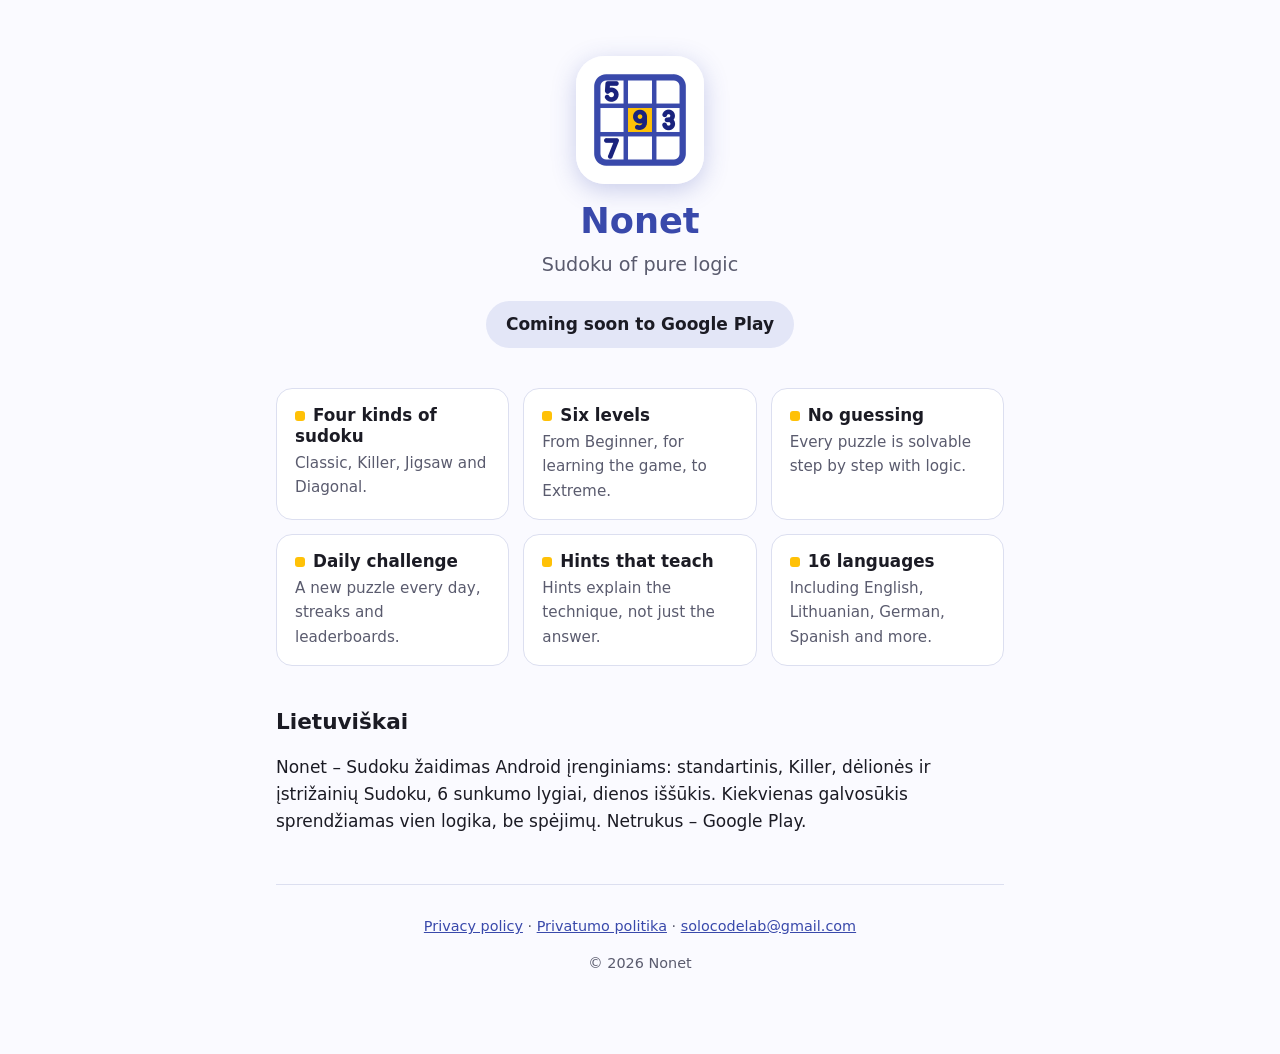
==== index.html @ 8eb3e922 "Nonet home page and privacy policy Co-Authored-By: Claude Opus 5.5 <noreply@anthropic.com>" ====
<!doctype html>
<html lang="en">
<head>
  <meta charset="utf-8">
  <meta name="viewport" content="width=device-width, initial-scale=1">
  <title>Nonet – Sudoku of pure logic</title>
  <meta name="description" content="Nonet: Classic, Killer, Jigsaw and Diagonal sudoku for Android. Every puzzle is solvable by logic alone, from beginner to extreme.">
  <link rel="icon" href="favicon.png" type="image/png">
  <link rel="stylesheet" href="style.css">
</head>
<body>
<main>
  <section class="hero">
    <img src="icon.png" alt="Nonet app icon: a sudoku grid with a gold centre cell">
    <h1>Nonet</h1>
    <p class="tagline">Sudoku of pure logic</p>
    <span class="badge">Coming soon to Google Play</span>
  </section>

  <div class="cards">
    <div class="card"><h3><span class="dot"></span>Four kinds of sudoku</h3><p>Classic, Killer, Jigsaw and Diagonal.</p></div>
    <div class="card"><h3><span class="dot"></span>Six levels</h3><p>From Beginner, for learning the game, to Extreme.</p></div>
    <div class="card"><h3><span class="dot"></span>No guessing</h3><p>Every puzzle is solvable step by step with logic.</p></div>
    <div class="card"><h3><span class="dot"></span>Daily challenge</h3><p>A new puzzle every day, streaks and leaderboards.</p></div>
    <div class="card"><h3><span class="dot"></span>Hints that teach</h3><p>Hints explain the technique, not just the answer.</p></div>
    <div class="card"><h3><span class="dot"></span>16 languages</h3><p>Including English, Lithuanian, German, Spanish and more.</p></div>
  </div>

  <h2>Lietuviškai</h2>
  <p>Nonet – Sudoku žaidimas Android įrenginiams: standartinis, Killer, dėlionės ir įstrižainių
    Sudoku, 6 sunkumo lygiai, dienos iššūkis. Kiekvienas galvosūkis sprendžiamas vien logika,
    be spėjimų. Netrukus – Google Play.</p>

  <footer>
    <p><a href="privacy.html">Privacy policy</a> · <a href="privacy.html#lt">Privatumo politika</a> ·
      <a href="mailto:solocodelab@gmail.com">solocodelab@gmail.com</a></p>
    <p>© 2026 Nonet</p>
  </footer>
</main>
</body>
</html>
---- style.css ----
:root {
  --bg: #fafaff;
  --surface: #ffffff;
  --text: #1b1b24;
  --muted: #5a5b6e;
  --primary: #3949ab;
  --primary-soft: #e3e6f7;
  --gold: #ffc107;
  --line: #dcdff0;
}
@media (prefers-color-scheme: dark) {
  :root {
    --bg: #12131c;
    --surface: #1b1d2a;
    --text: #e8e8f2;
    --muted: #a4a6bc;
    --primary: #9fa8ff;
    --primary-soft: #262a45;
    --line: #2e3147;
  }
}
* { box-sizing: border-box; }
body {
  margin: 0;
  background: var(--bg);
  color: var(--text);
  font: 17px/1.6 system-ui, -apple-system, "Segoe UI", Roboto, sans-serif;
}
main { max-width: 760px; margin: 0 auto; padding: 32px 16px 64px; }
a { color: var(--primary); }
h1, h2, h3 { line-height: 1.25; }
h1 { font-size: 2.2rem; margin: 0.2em 0; color: var(--primary); }
h2 { font-size: 1.35rem; margin-top: 2em; }
h3 { font-size: 1.1rem; margin-top: 1.5em; }
.muted { color: var(--muted); }
.hero { text-align: center; padding: 24px 0 8px; }
.hero img { width: 128px; height: 128px; border-radius: 28px; box-shadow: 0 6px 24px rgb(57 73 171 / 0.25); }
.tagline { font-size: 1.2rem; color: var(--muted); margin: 0; }
.badge {
  display: inline-block; margin-top: 20px; padding: 10px 20px; border-radius: 999px;
  background: var(--primary-soft); color: var(--text); font-weight: 600;
}
.cards { display: grid; grid-template-columns: repeat(auto-fit, minmax(210px, 1fr)); gap: 14px; margin-top: 32px; }
.card { background: var(--surface); border: 1px solid var(--line); border-radius: 16px; padding: 16px 18px; }
.card h3 { margin: 0 0 4px; font-size: 1.05rem; }
.card p { margin: 0; color: var(--muted); font-size: 0.95rem; }
.card .dot { display: inline-block; width: 10px; height: 10px; border-radius: 3px; background: var(--gold); margin-right: 8px; }
nav.lang { display: flex; gap: 12px; justify-content: flex-end; font-size: 0.95rem; }
table { border-collapse: collapse; width: 100%; font-size: 0.95rem; }
th, td { border: 1px solid var(--line); padding: 8px 10px; text-align: left; vertical-align: top; }
th { background: var(--primary-soft); }
.table-wrap { overflow-x: auto; }
footer { margin-top: 48px; padding-top: 16px; border-top: 1px solid var(--line); color: var(--muted); font-size: 0.9rem; text-align: center; }
hr { border: 0; border-top: 1px solid var(--line); margin: 48px 0; }
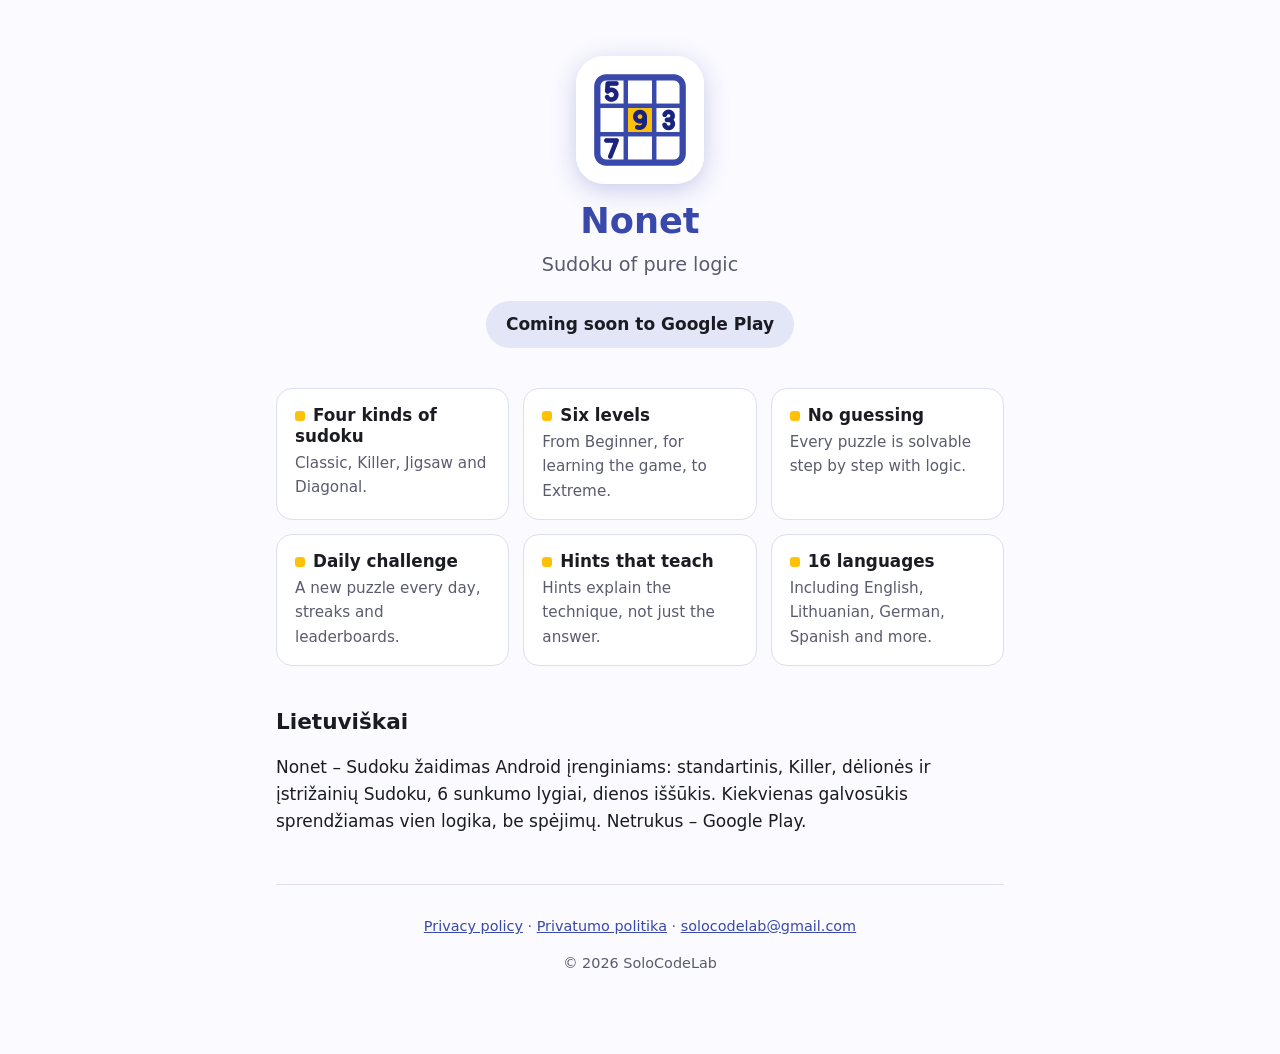
==== commit 99fbc54a: "Sign the site as SoloCodeLab Co-Authored-By: Claude Opus 5.5 <noreply@anthropic.com>" ====
--- a/index.html
+++ b/index.html
@@ -34,7 +34,7 @@
   <footer>
     <p><a href="privacy.html">Privacy policy</a> · <a href="privacy.html#lt">Privatumo politika</a> ·
       <a href="mailto:solocodelab@gmail.com">solocodelab@gmail.com</a></p>
-    <p>© 2026 Nonet</p>
+    <p>© 2026 SoloCodeLab</p>
   </footer>
 </main>
 </body>
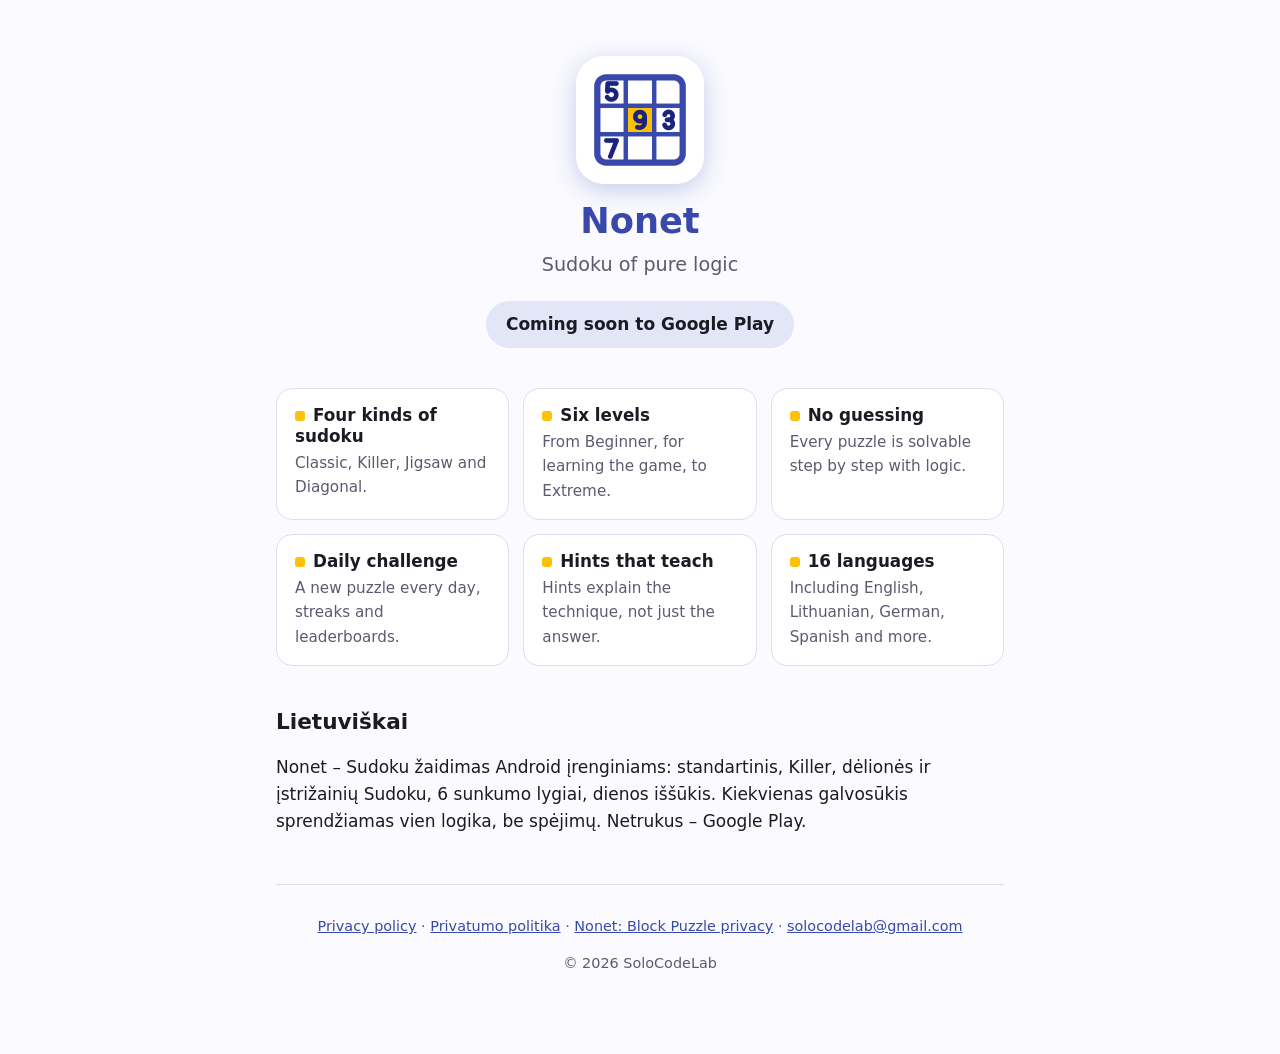
==== commit 95dbdc1f: "Privacy policy for Nonet: Block Puzzle Co-Authored-By: Claude Opus 5.5 <noreply@anthropic.com>" ====
--- a/index.html
+++ b/index.html
@@ -33,6 +33,7 @@
 
   <footer>
     <p><a href="privacy.html">Privacy policy</a> · <a href="privacy.html#lt">Privatumo politika</a> ·
+      <a href="blocks-privacy.html">Nonet: Block Puzzle privacy</a> ·
       <a href="mailto:solocodelab@gmail.com">solocodelab@gmail.com</a></p>
     <p>© 2026 SoloCodeLab</p>
   </footer>
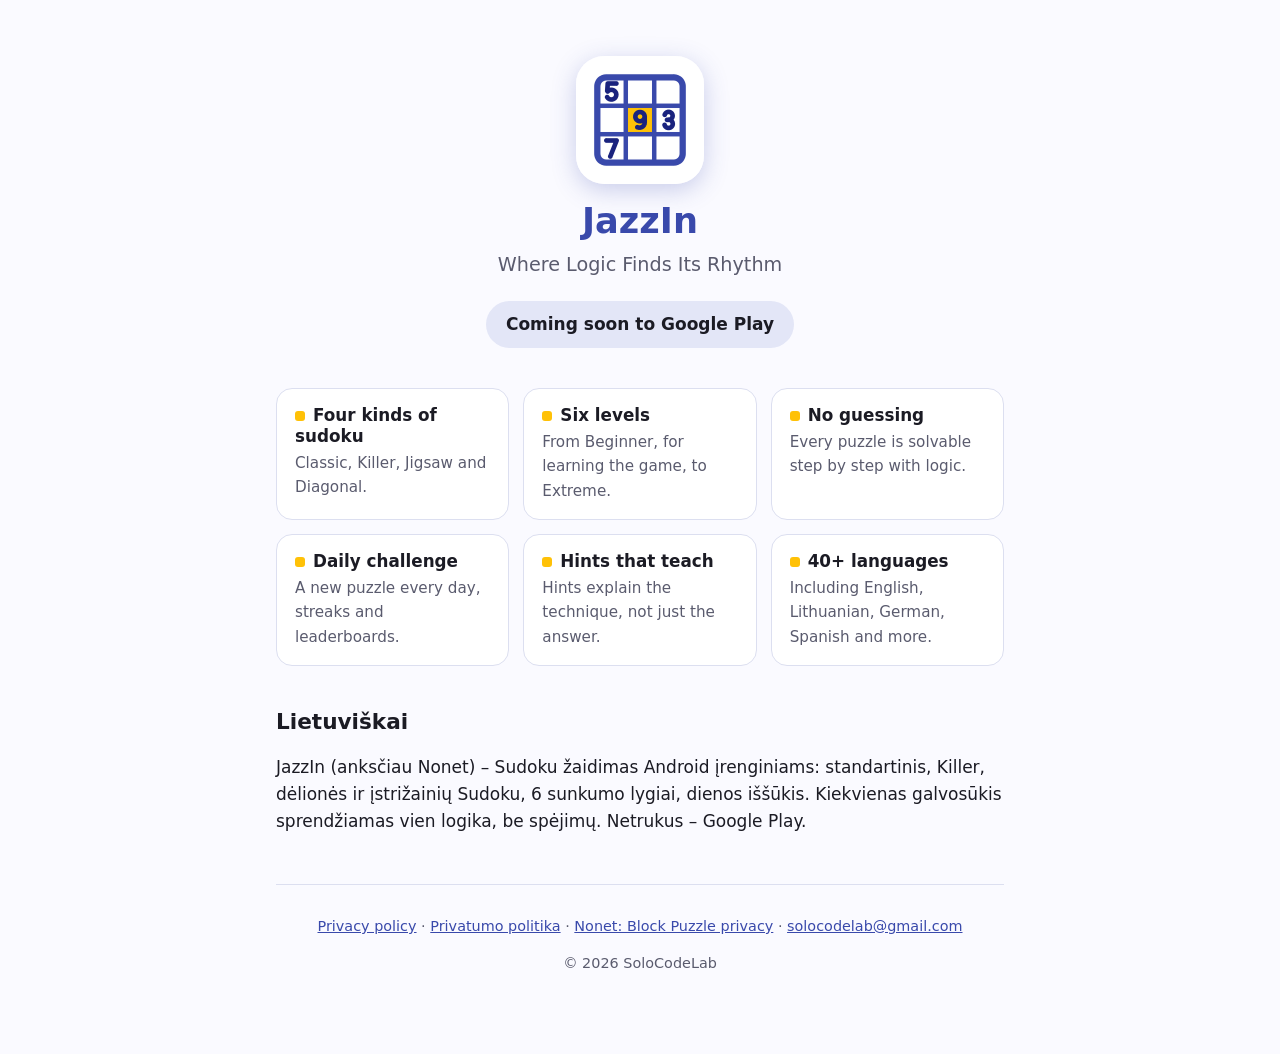
==== commit b90f4a61: "Rename Nonet to JazzIn on the home page; privacy policy: e-mail feedback, donations, JazzIn Co-Autho" ====
--- a/index.html
+++ b/index.html
@@ -3,17 +3,17 @@
 <head>
   <meta charset="utf-8">
   <meta name="viewport" content="width=device-width, initial-scale=1">
-  <title>Nonet – Sudoku of pure logic</title>
-  <meta name="description" content="Nonet: Classic, Killer, Jigsaw and Diagonal sudoku for Android. Every puzzle is solvable by logic alone, from beginner to extreme.">
+  <title>JazzIn – Where Logic Finds Its Rhythm</title>
+  <meta name="description" content="JazzIn: Classic, Killer, Jigsaw and Diagonal sudoku for Android. Every puzzle is solvable by logic alone, from beginner to extreme.">
   <link rel="icon" href="favicon.png" type="image/png">
   <link rel="stylesheet" href="style.css">
 </head>
 <body>
 <main>
   <section class="hero">
-    <img src="icon.png" alt="Nonet app icon: a sudoku grid with a gold centre cell">
-    <h1>Nonet</h1>
-    <p class="tagline">Sudoku of pure logic</p>
+    <img src="icon.png" alt="JazzIn app icon: a sudoku grid with a gold centre cell">
+    <h1>JazzIn</h1>
+    <p class="tagline">Where Logic Finds Its Rhythm</p>
     <span class="badge">Coming soon to Google Play</span>
   </section>
 
@@ -23,11 +23,11 @@
     <div class="card"><h3><span class="dot"></span>No guessing</h3><p>Every puzzle is solvable step by step with logic.</p></div>
     <div class="card"><h3><span class="dot"></span>Daily challenge</h3><p>A new puzzle every day, streaks and leaderboards.</p></div>
     <div class="card"><h3><span class="dot"></span>Hints that teach</h3><p>Hints explain the technique, not just the answer.</p></div>
-    <div class="card"><h3><span class="dot"></span>16 languages</h3><p>Including English, Lithuanian, German, Spanish and more.</p></div>
+    <div class="card"><h3><span class="dot"></span>40+ languages</h3><p>Including English, Lithuanian, German, Spanish and more.</p></div>
   </div>
 
   <h2>Lietuviškai</h2>
-  <p>Nonet – Sudoku žaidimas Android įrenginiams: standartinis, Killer, dėlionės ir įstrižainių
+  <p>JazzIn (anksčiau Nonet) – Sudoku žaidimas Android įrenginiams: standartinis, Killer, dėlionės ir įstrižainių
     Sudoku, 6 sunkumo lygiai, dienos iššūkis. Kiekvienas galvosūkis sprendžiamas vien logika,
     be spėjimų. Netrukus – Google Play.</p>
 
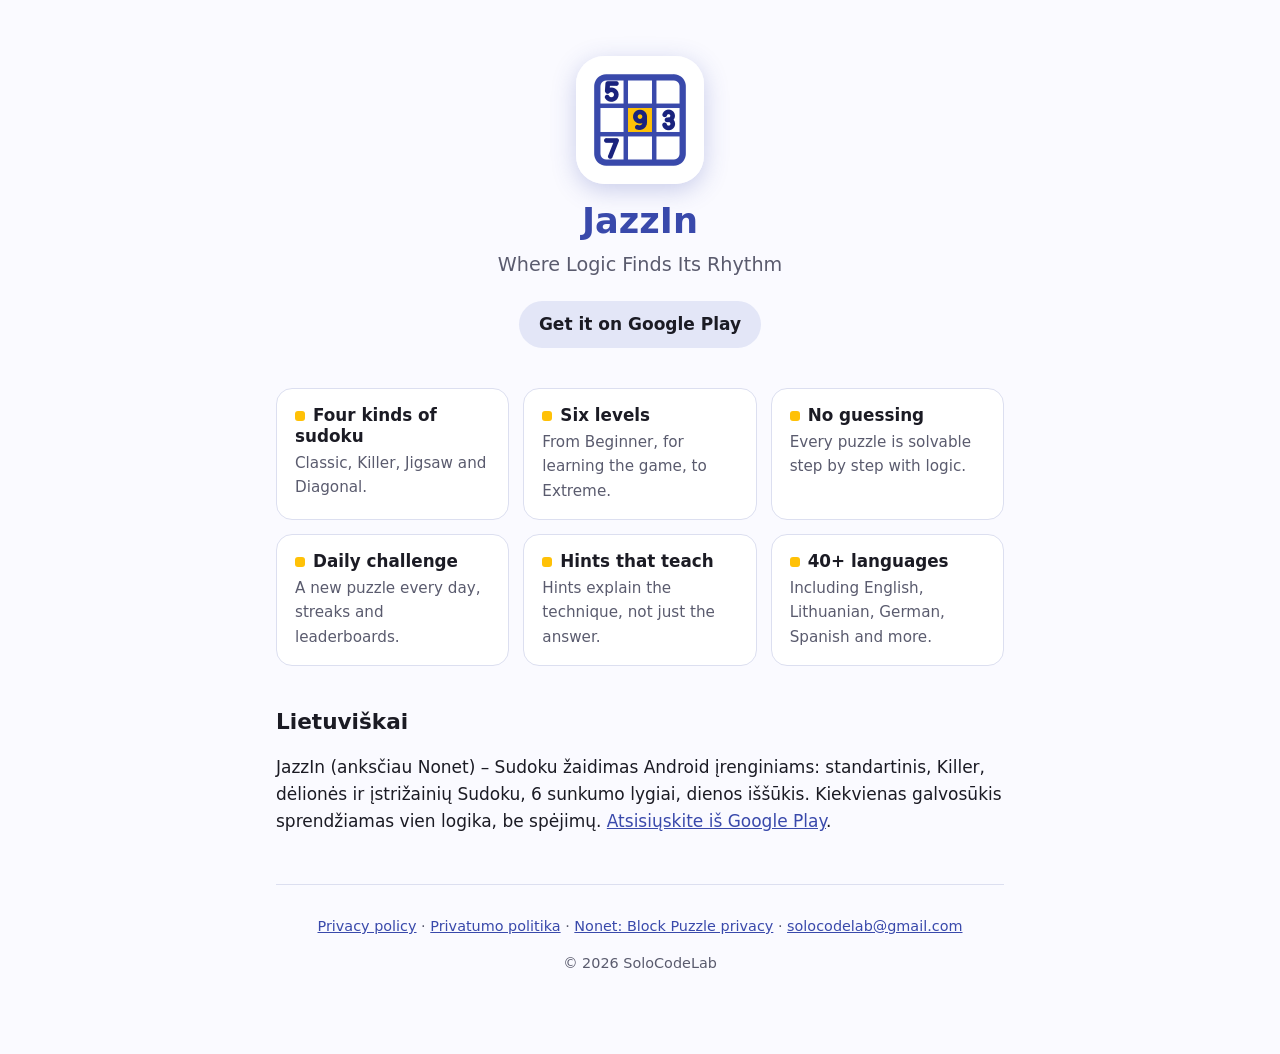
==== commit 2a4222bd: "Home page: replace Coming soon with the Google Play link Co-Authored-By: Claude Sonnet 5.5 <noreply@" ====
--- a/index.html
+++ b/index.html
@@ -14,7 +14,7 @@
     <img src="icon.png" alt="JazzIn app icon: a sudoku grid with a gold centre cell">
     <h1>JazzIn</h1>
     <p class="tagline">Where Logic Finds Its Rhythm</p>
-    <span class="badge">Coming soon to Google Play</span>
+    <a class="badge" href="https://play.google.com/store/apps/details?id=com.solocodelab.nonet">Get it on Google Play</a>
   </section>
 
   <div class="cards">
@@ -29,7 +29,7 @@
   <h2>Lietuviškai</h2>
   <p>JazzIn (anksčiau Nonet) – Sudoku žaidimas Android įrenginiams: standartinis, Killer, dėlionės ir įstrižainių
     Sudoku, 6 sunkumo lygiai, dienos iššūkis. Kiekvienas galvosūkis sprendžiamas vien logika,
-    be spėjimų. Netrukus – Google Play.</p>
+    be spėjimų. <a href="https://play.google.com/store/apps/details?id=com.solocodelab.nonet">Atsisiųskite iš Google Play</a>.</p>
 
   <footer>
     <p><a href="privacy.html">Privacy policy</a> · <a href="privacy.html#lt">Privatumo politika</a> ·
--- a/style.css
+++ b/style.css
@@ -40,6 +40,8 @@
   display: inline-block; margin-top: 20px; padding: 10px 20px; border-radius: 999px;
   background: var(--primary-soft); color: var(--text); font-weight: 600;
 }
+a.badge { text-decoration: none; }
+a.badge:hover { filter: brightness(0.95); }
 .cards { display: grid; grid-template-columns: repeat(auto-fit, minmax(210px, 1fr)); gap: 14px; margin-top: 32px; }
 .card { background: var(--surface); border: 1px solid var(--line); border-radius: 16px; padding: 16px 18px; }
 .card h3 { margin: 0 0 4px; font-size: 1.05rem; }
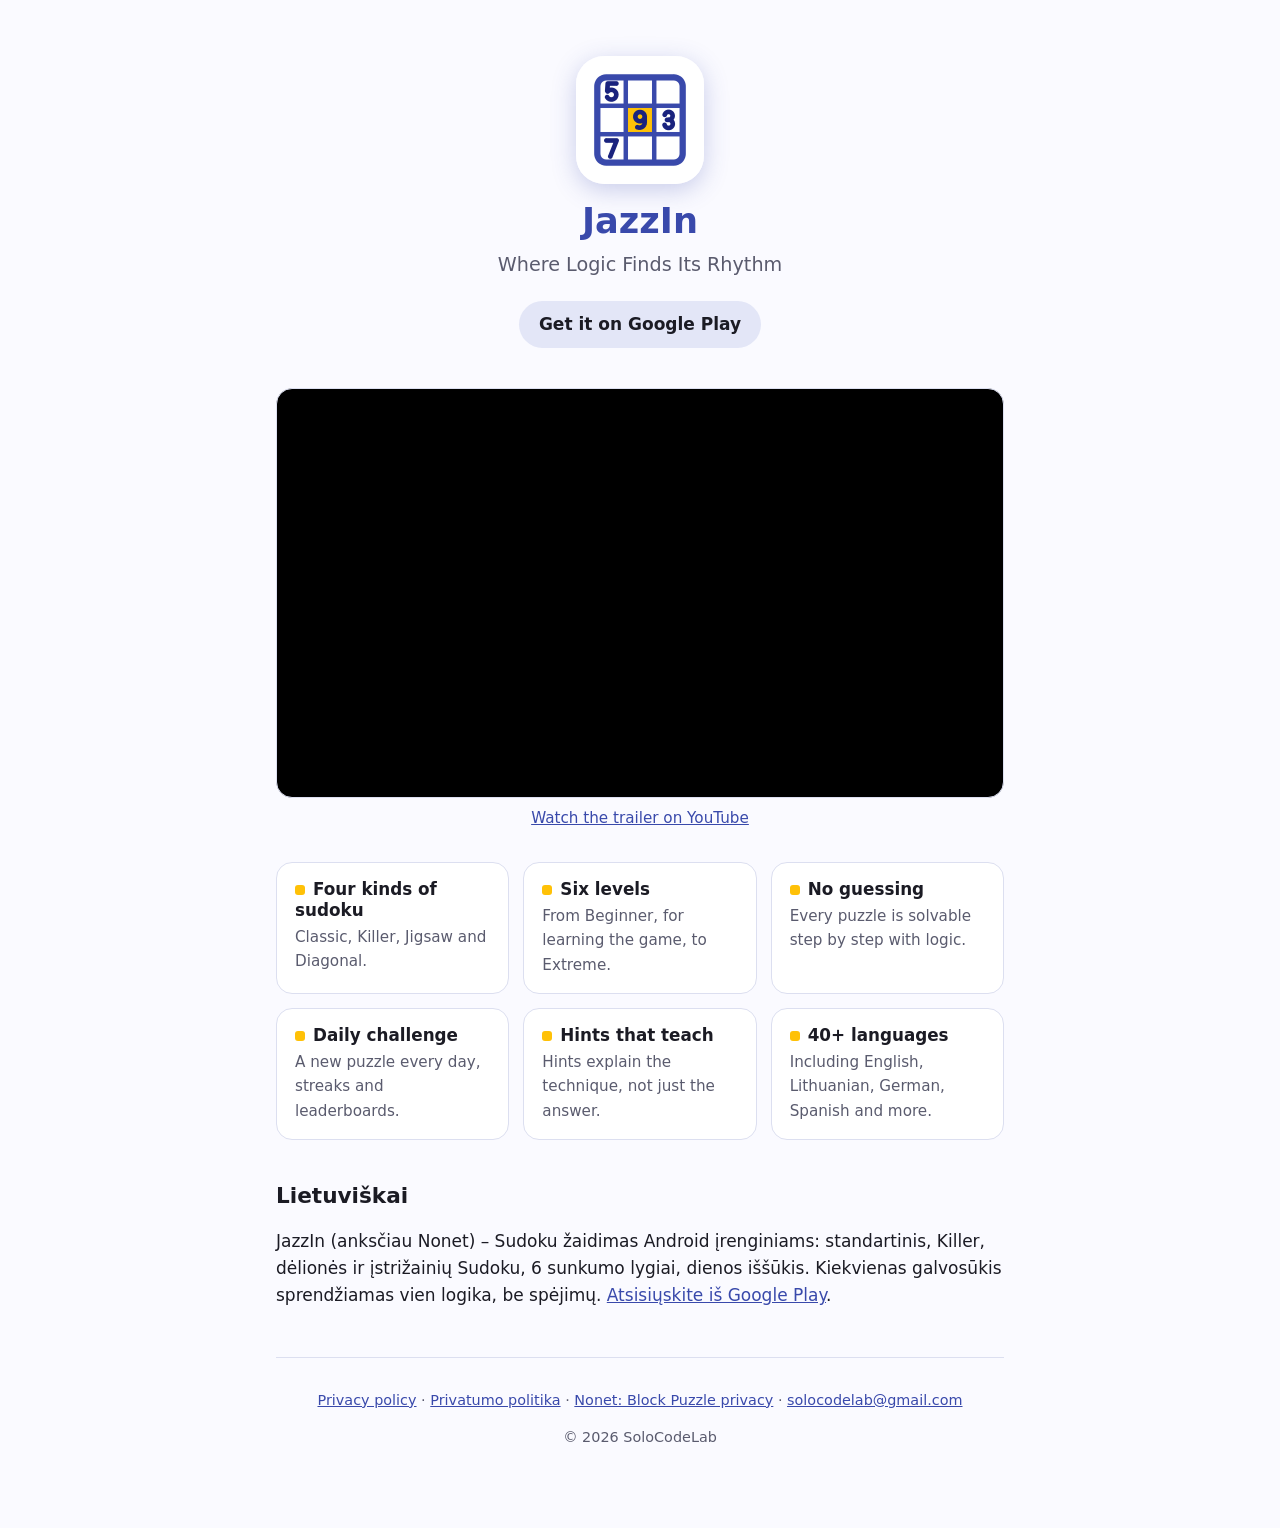
==== commit 76deeb05: "Home page: embed the JazzIn trailer (YouTube, privacy-enhanced mode) Co-Authored-By: Claude Sonnet 5" ====
--- a/index.html
+++ b/index.html
@@ -15,6 +15,14 @@
     <h1>JazzIn</h1>
     <p class="tagline">Where Logic Finds Its Rhythm</p>
     <a class="badge" href="https://play.google.com/store/apps/details?id=com.solocodelab.nonet">Get it on Google Play</a>
+  </section>
+
+  <section class="video">
+    <div class="video-frame">
+      <iframe src="https://www.youtube-nocookie.com/embed/xvYmgI2xJaw" title="JazzIn: Sudoku &amp; Killer Sudoku - Official Trailer"
+        loading="lazy" allow="accelerometer; encrypted-media; gyroscope; picture-in-picture; fullscreen" allowfullscreen referrerpolicy="strict-origin-when-cross-origin"></iframe>
+    </div>
+    <p class="muted"><a href="https://www.youtube.com/watch?v=xvYmgI2xJaw">Watch the trailer on YouTube</a></p>
   </section>
 
   <div class="cards">
--- a/style.css
+++ b/style.css
@@ -54,3 +54,7 @@
 .table-wrap { overflow-x: auto; }
 footer { margin-top: 48px; padding-top: 16px; border-top: 1px solid var(--line); color: var(--muted); font-size: 0.9rem; text-align: center; }
 hr { border: 0; border-top: 1px solid var(--line); margin: 48px 0; }
+.video { margin-top: 32px; text-align: center; }
+.video-frame { position: relative; aspect-ratio: 16 / 9; border-radius: 16px; overflow: hidden; border: 1px solid var(--line); background: #000; }
+.video-frame iframe { position: absolute; inset: 0; width: 100%; height: 100%; border: 0; }
+.video p { margin: 8px 0 0; font-size: 0.95rem; }
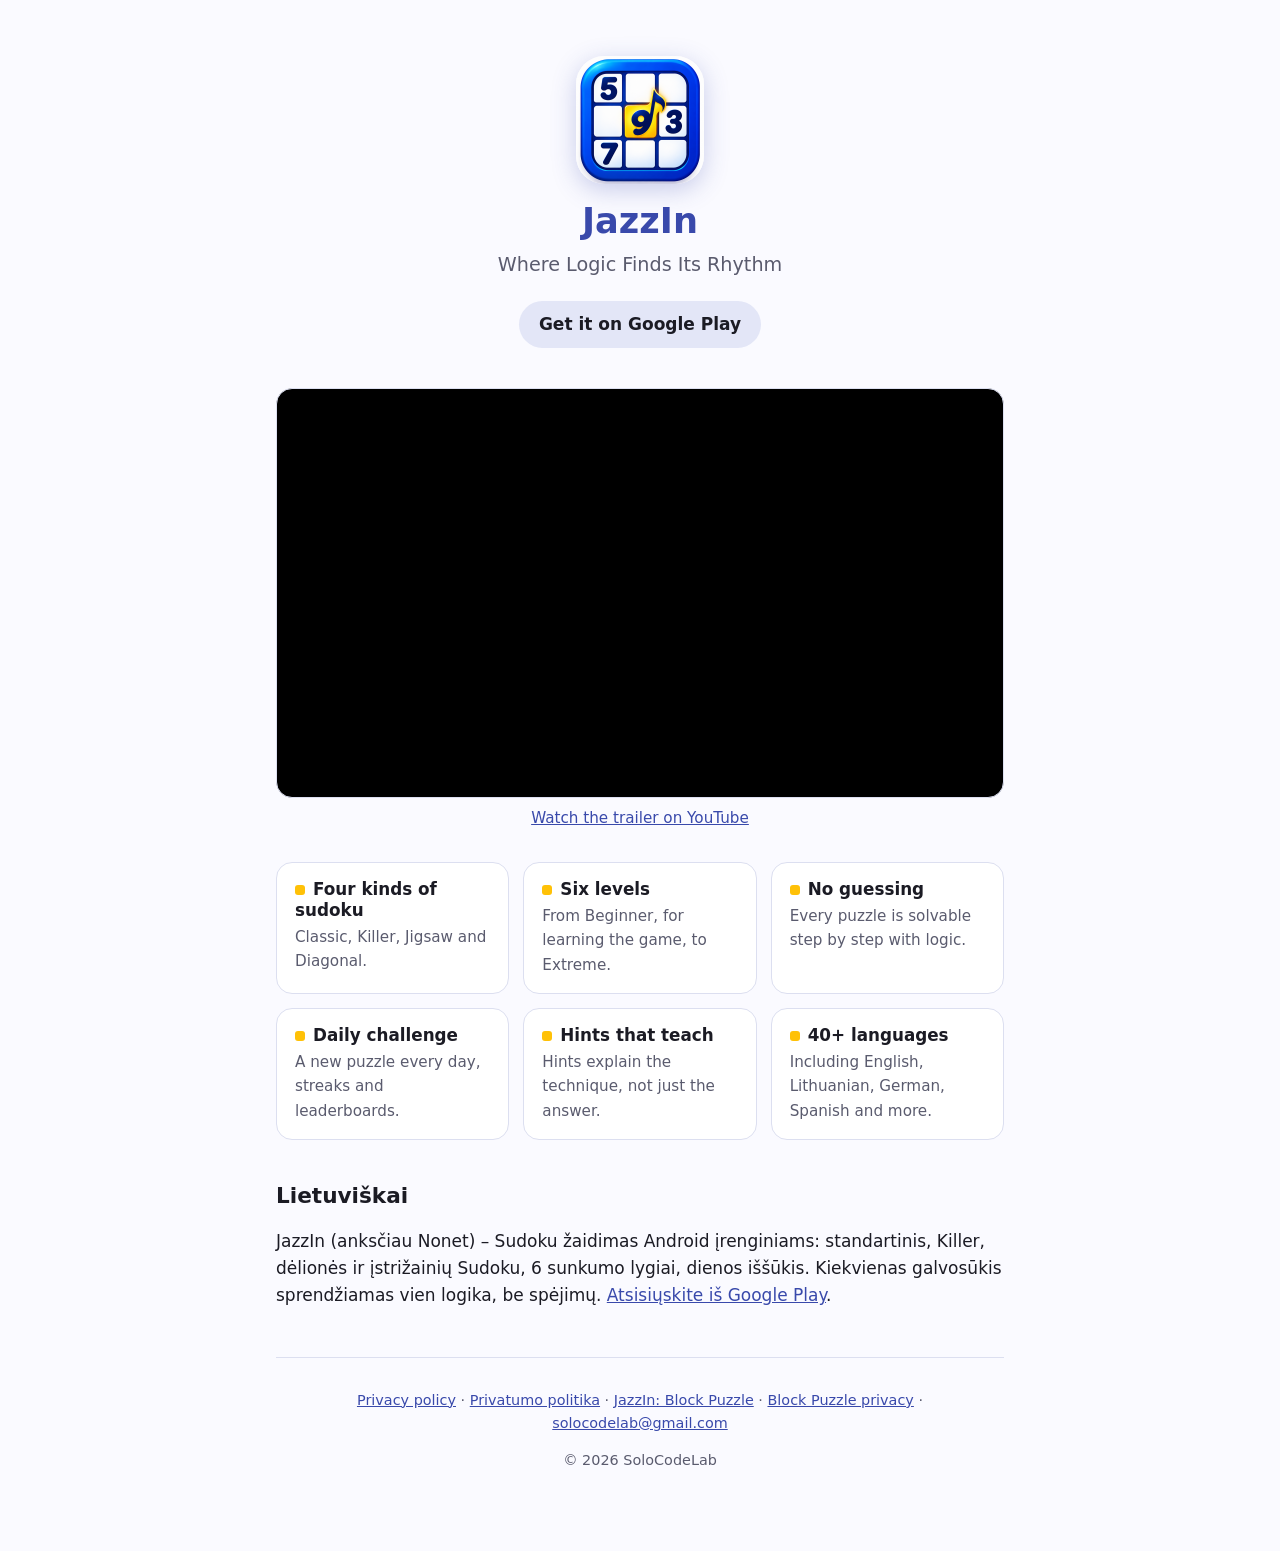
==== commit d1195851: "Add JazzIn: Block Puzzle page; link it from the home page Co-Authored-By: Claude Sonnet 5.5 <noreply" ====
--- a/index.html
+++ b/index.html
@@ -41,7 +41,8 @@
 
   <footer>
     <p><a href="privacy.html">Privacy policy</a> · <a href="privacy.html#lt">Privatumo politika</a> ·
-      <a href="blocks-privacy.html">Nonet: Block Puzzle privacy</a> ·
+      <a href="blocks.html">JazzIn: Block Puzzle</a> ·
+      <a href="blocks-privacy.html">Block Puzzle privacy</a> ·
       <a href="mailto:solocodelab@gmail.com">solocodelab@gmail.com</a></p>
     <p>© 2026 SoloCodeLab</p>
   </footer>
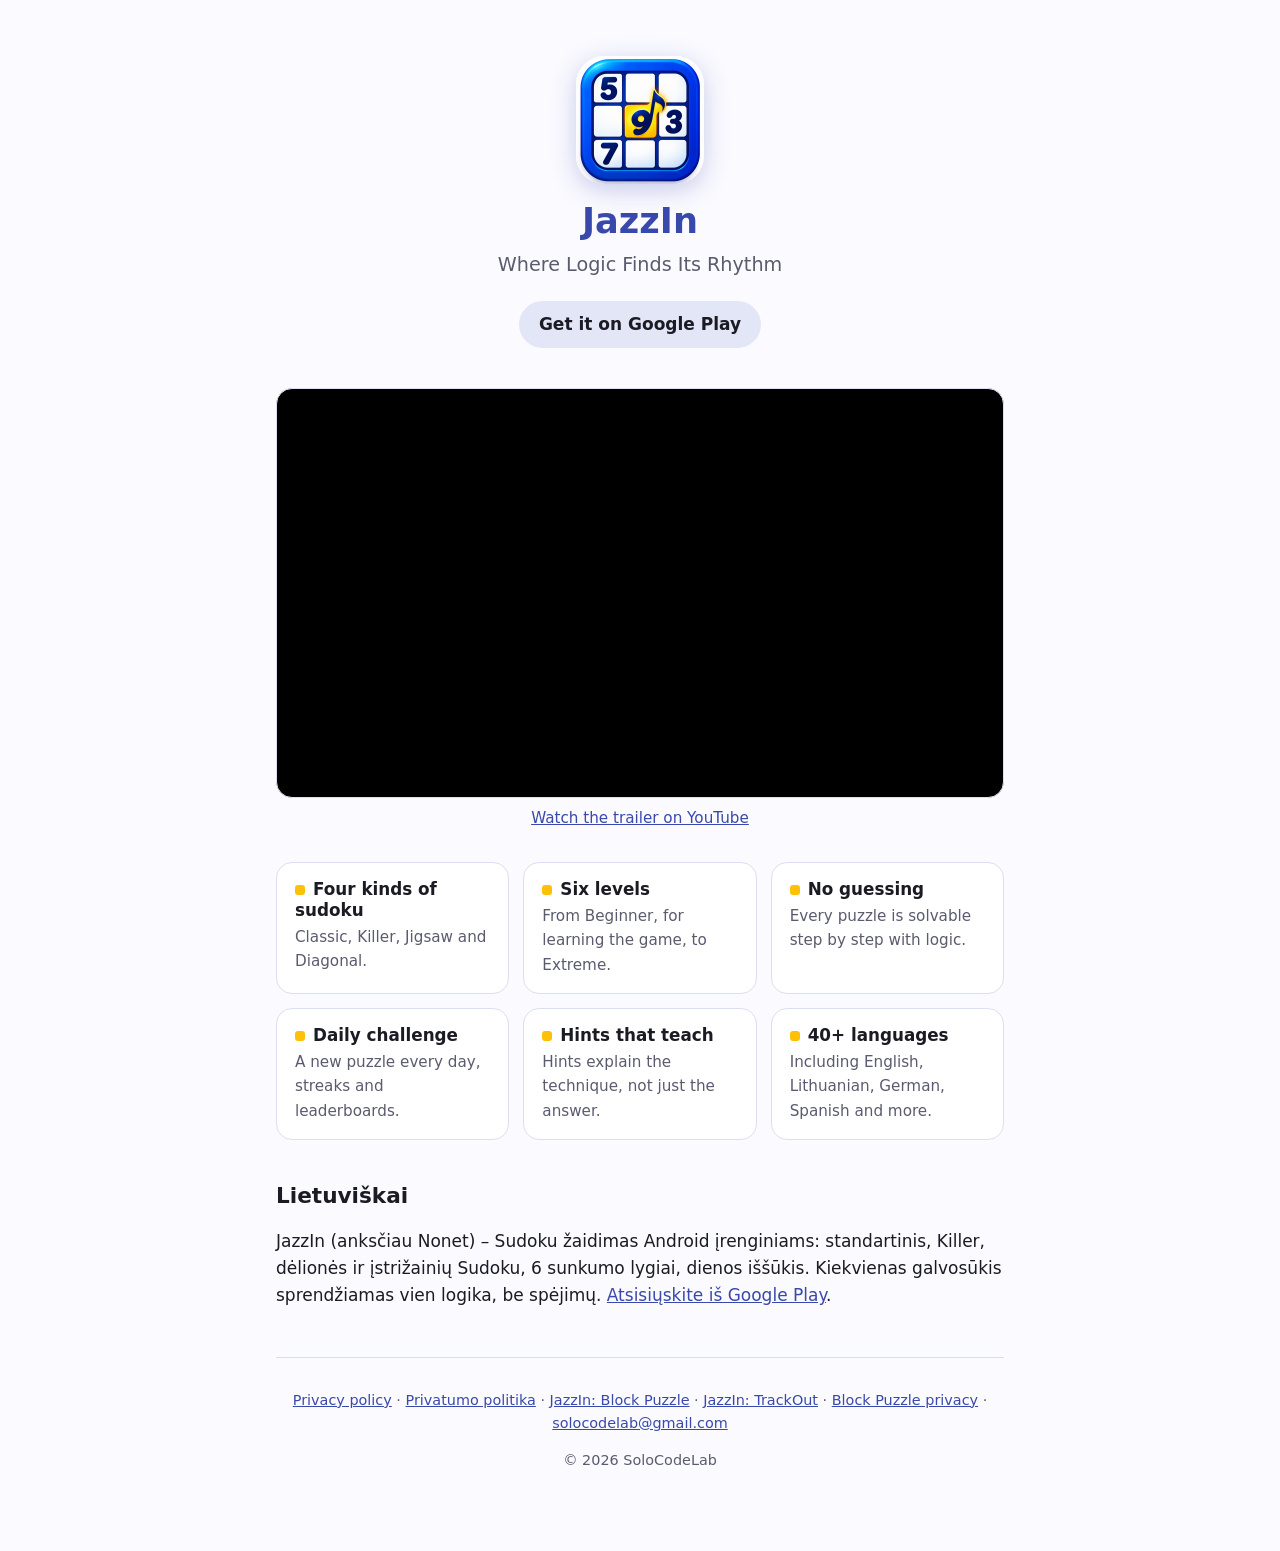
==== commit 781e560a: "Add JazzIn: TrackOut page and privacy policy (EN/LT)" ====
--- a/index.html
+++ b/index.html
@@ -42,6 +42,7 @@
   <footer>
     <p><a href="privacy.html">Privacy policy</a> · <a href="privacy.html#lt">Privatumo politika</a> ·
       <a href="blocks.html">JazzIn: Block Puzzle</a> ·
+      <a href="trackout/">JazzIn: TrackOut</a> ·
       <a href="blocks-privacy.html">Block Puzzle privacy</a> ·
       <a href="mailto:solocodelab@gmail.com">solocodelab@gmail.com</a></p>
     <p>© 2026 SoloCodeLab</p>
--- a/style.css
+++ b/style.css
@@ -58,3 +58,5 @@
 .video-frame { position: relative; aspect-ratio: 16 / 9; border-radius: 16px; overflow: hidden; border: 1px solid var(--line); background: #000; }
 .video-frame iframe { position: absolute; inset: 0; width: 100%; height: 100%; border: 0; }
 .video p { margin: 8px 0 0; font-size: 0.95rem; }
+.banner { margin: 28px 0 0; text-align: center; }
+.banner img { width: 100%; height: auto; border-radius: 16px; border: 1px solid var(--line); box-shadow: 0 6px 24px rgb(57 73 171 / 0.2); }
